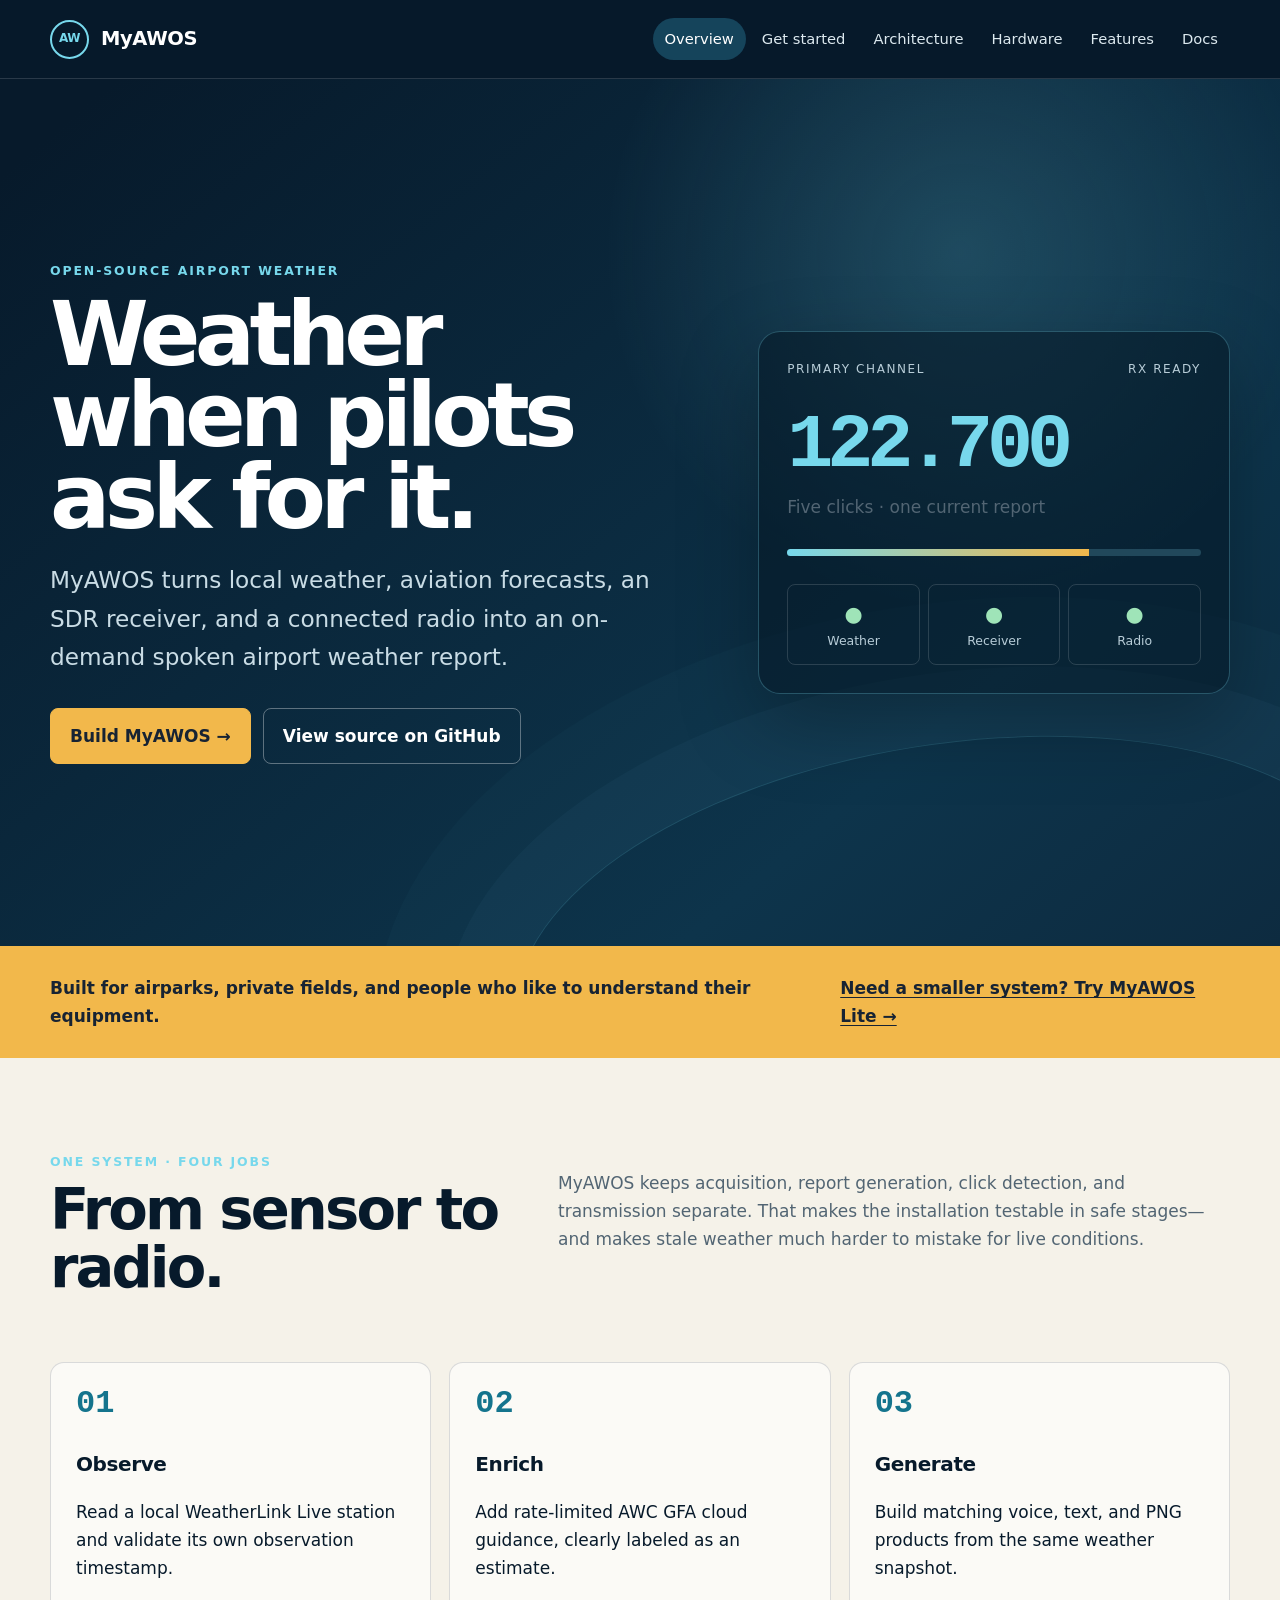
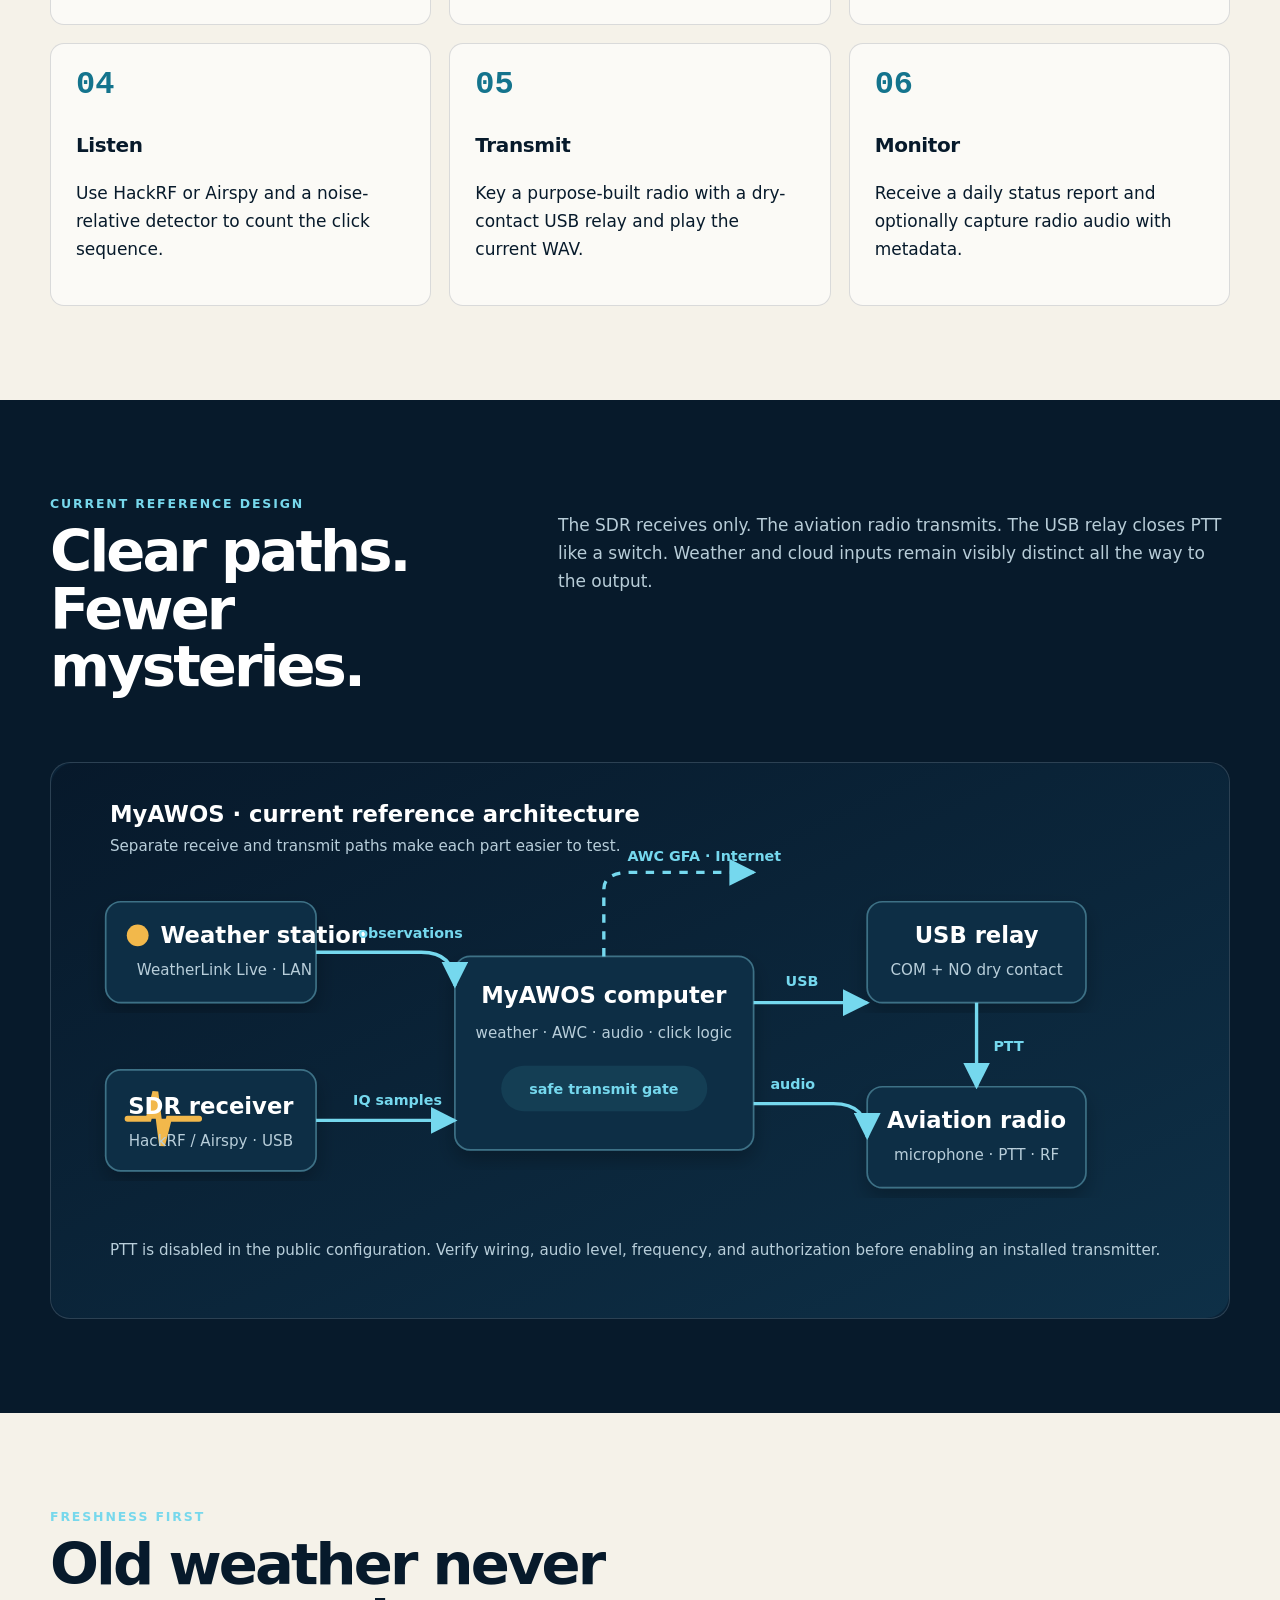
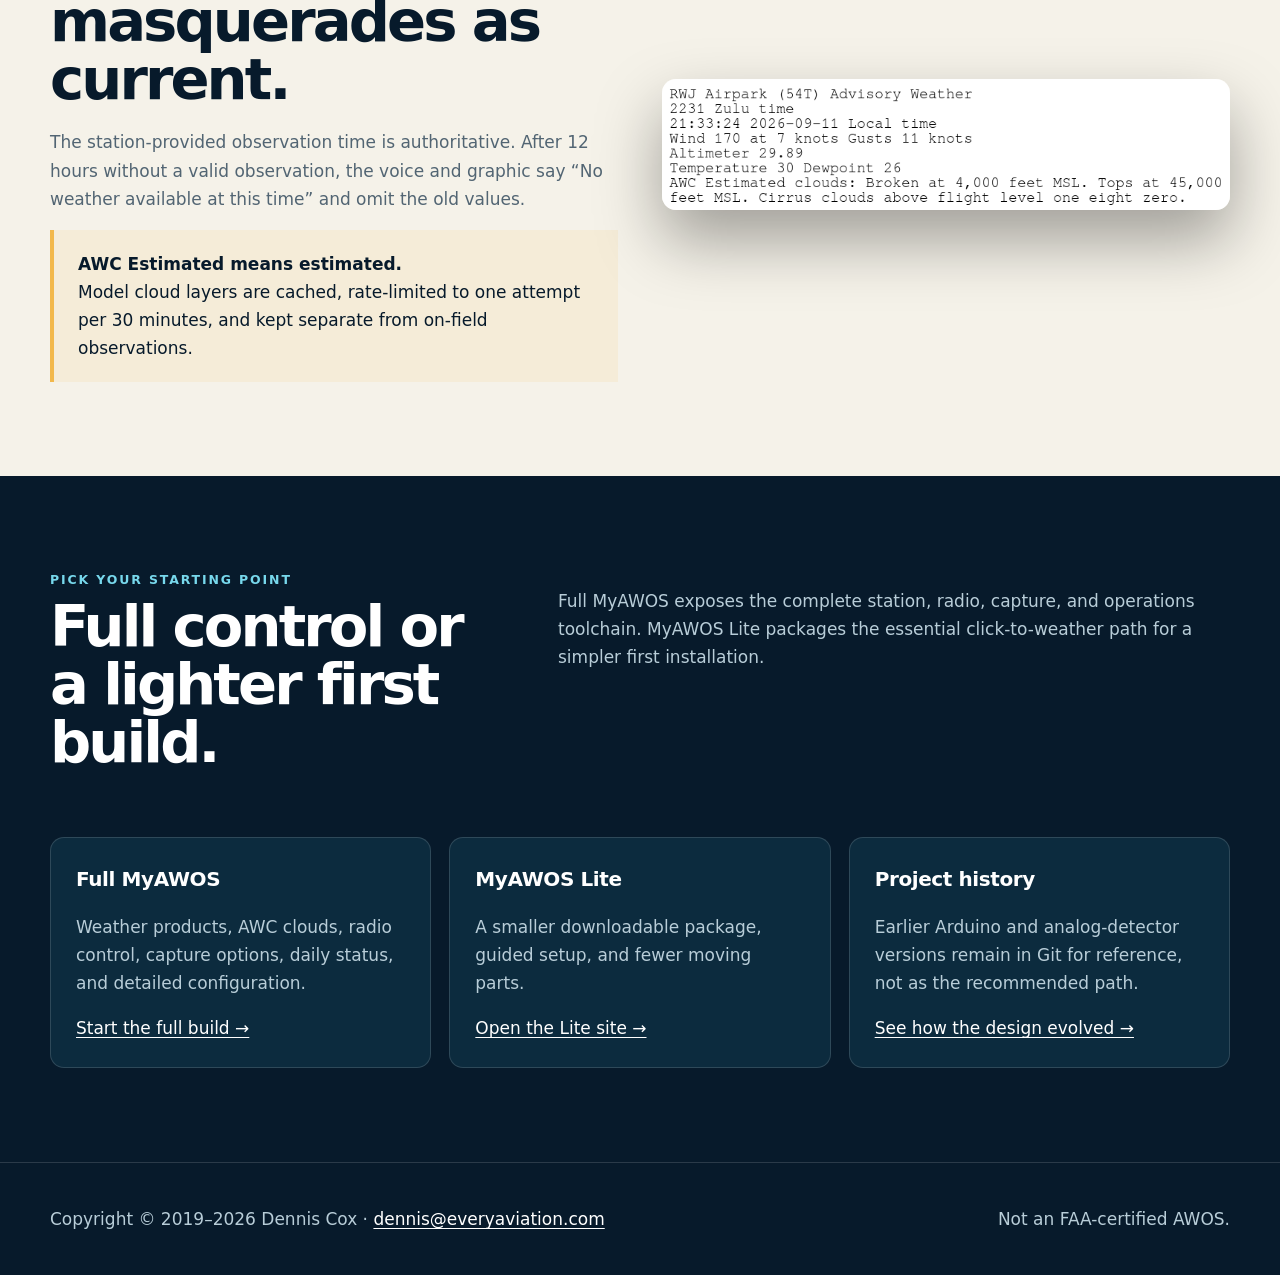
==== site/index.html @ d0aa9225 "Release current MyAWOS core and documentation site" ====
<!doctype html><html lang="en"><head><meta charset="utf-8"><meta name="viewport" content="width=device-width,initial-scale=1"><meta name="description" content="MyAWOS is an open-source radio weather information system for private airports and airparks."><title>MyAWOS · Airport weather, on demand</title><link rel="stylesheet" href="styles.css"></head><body>
<a class="skip" href="#main">Skip to content</a>
<header><div class="shell nav"><a class="brand" href="index.html"><span class="brand-mark">AW</span>MyAWOS</a><button class="menu" aria-expanded="false" aria-label="Open navigation">Menu</button><nav aria-label="Main navigation"><ul><li><a aria-current="page" href="index.html">Overview</a></li><li><a href="getting-started.html">Get started</a></li><li><a href="architecture.html">Architecture</a></li><li><a href="hardware.html">Hardware</a></li><li><a href="features.html">Features</a></li><li><a href="documentation.html">Docs</a></li></ul></nav></div></header>
<main id="main">
<section class="hero"><div class="shell hero-grid"><div><div class="eyebrow">Open-source airport weather</div><h1>Weather when pilots ask for it.</h1><p class="lede">MyAWOS turns local weather, aviation forecasts, an SDR receiver, and a connected radio into an on-demand spoken airport weather report.</p><div class="actions"><a class="button" href="getting-started.html">Build MyAWOS →</a><a class="button secondary" href="https://github.com/dennisjamescox/myawos">View source on GitHub</a></div></div><div class="instrument" aria-label="Illustrative radio display"><div class="instrument-head"><span>Primary channel</span><span>RX ready</span></div><div class="frequency">122.700</div><div class="muted">Five clicks · one current report</div><div class="meter"><span></span></div><div class="checks"><div class="check"><b>●</b>Weather</div><div class="check"><b>●</b>Receiver</div><div class="check"><b>●</b>Radio</div></div></div></div></section>
<div class="band"><div class="shell"><span>Built for airparks, private fields, and people who like to understand their equipment.</span><a href="https://dennisjamescox.github.io/myawos-lite/">Need a smaller system? Try MyAWOS Lite →</a></div></div>
<section class="light"><div class="shell"><div class="section-head"><div><div class="eyebrow">One system · four jobs</div><h2>From sensor to radio.</h2></div><p>MyAWOS keeps acquisition, report generation, click detection, and transmission separate. That makes the installation testable in safe stages—and makes stale weather much harder to mistake for live conditions.</p></div><div class="grid-3"><article class="card"><div class="number">01</div><h3>Observe</h3><p>Read a local WeatherLink Live station and validate its own observation timestamp.</p></article><article class="card"><div class="number">02</div><h3>Enrich</h3><p>Add rate-limited AWC GFA cloud guidance, clearly labeled as an estimate.</p></article><article class="card"><div class="number">03</div><h3>Generate</h3><p>Build matching voice, text, and PNG products from the same weather snapshot.</p></article><article class="card"><div class="number">04</div><h3>Listen</h3><p>Use HackRF or Airspy and a noise-relative detector to count the click sequence.</p></article><article class="card"><div class="number">05</div><h3>Transmit</h3><p>Key a purpose-built radio with a dry-contact USB relay and play the current WAV.</p></article><article class="card"><div class="number">06</div><h3>Monitor</h3><p>Receive a daily status report and optionally capture radio audio with metadata.</p></article></div></div></section>
<section class="dark"><div class="shell"><div class="section-head"><div><div class="eyebrow">Current reference design</div><h2>Clear paths. Fewer mysteries.</h2></div><p>The SDR receives only. The aviation radio transmits. The USB relay closes PTT like a switch. Weather and cloud inputs remain visibly distinct all the way to the output.</p></div><img class="flow" src="assets/current-wiring.svg" alt="Diagram of weather station and SDR feeding the MyAWOS computer, which controls USB relay PTT and audio to an aviation radio."></div></section>
<section class="light"><div class="shell split"><div><div class="eyebrow">Freshness first</div><h2>Old weather never masquerades as current.</h2><p class="muted">The station-provided observation time is authoritative. After 12 hours without a valid observation, the voice and graphic say “No weather available at this time” and omit the old values.</p><div class="notice"><strong>AWC Estimated means estimated.</strong><br>Model cloud layers are cached, rate-limited to one attempt per 30 minutes, and kept separate from on-field observations.</div></div><img class="output" src="assets/weather-output-example.png" alt="Example MyAWOS weather graphic with current conditions and AWC estimated cloud layers."></div></section>
<section class="dark"><div class="shell"><div class="section-head"><div><div class="eyebrow">Pick your starting point</div><h2>Full control or a lighter first build.</h2></div><p>Full MyAWOS exposes the complete station, radio, capture, and operations toolchain. MyAWOS Lite packages the essential click-to-weather path for a simpler first installation.</p></div><div class="grid-3"><article class="card"><h3>Full MyAWOS</h3><p class="muted">Weather products, AWC clouds, radio control, capture options, daily status, and detailed configuration.</p><a href="getting-started.html">Start the full build →</a></article><article class="card"><h3>MyAWOS Lite</h3><p class="muted">A smaller downloadable package, guided setup, and fewer moving parts.</p><a href="https://dennisjamescox.github.io/myawos-lite/">Open the Lite site →</a></article><article class="card"><h3>Project history</h3><p class="muted">Earlier Arduino and analog-detector versions remain in Git for reference, not as the recommended path.</p><a href="architecture.html">See how the design evolved →</a></article></div></div></section>
</main><footer><div class="shell footer-grid"><span>Copyright © 2019–<span data-year>2026</span> Dennis Cox · <a href="mailto:dennis@everyaviation.com">dennis@everyaviation.com</a></span><span>Not an FAA-certified AWOS.</span></div></footer><script src="site.js"></script></body></html>
---- site/styles.css ----
:root {
  --ink: #071a2b;
  --navy: #08253a;
  --panel: #10364c;
  --sky: #77d8ec;
  --amber: #f2b84b;
  --paper: #f5f2e9;
  --white: #fff;
  --muted: #b8cdd8;
  --line: rgba(255,255,255,.14);
  --max: 1180px;
}
* { box-sizing: border-box; }
html { scroll-behavior: smooth; }
body { margin: 0; background: var(--ink); color: var(--white); font: 17px/1.65 Inter, ui-sans-serif, system-ui, -apple-system, BlinkMacSystemFont, "Segoe UI", sans-serif; }
a { color: inherit; text-underline-offset: .2em; }
img { max-width: 100%; display: block; }
.skip { position: absolute; left: -999px; }
.skip:focus { left: 16px; top: 16px; z-index: 10; padding: 10px 14px; background: var(--amber); color: var(--ink); }
.shell { width: min(var(--max), calc(100% - 40px)); margin: auto; }
header { position: sticky; top: 0; z-index: 8; background: rgba(7,26,43,.92); backdrop-filter: blur(16px); border-bottom: 1px solid var(--line); }
.nav { min-height: 78px; display: flex; align-items: center; justify-content: space-between; gap: 24px; }
.brand { display: flex; align-items: center; gap: 12px; font-weight: 850; letter-spacing: -.02em; text-decoration: none; font-size: 1.22rem; }
.brand-mark { width: 39px; aspect-ratio: 1; display: grid; place-items: center; border: 2px solid var(--sky); border-radius: 50%; color: var(--sky); font-size: .75rem; }
nav ul { display: flex; flex-wrap: wrap; gap: 4px; list-style: none; margin: 0; padding: 0; }
nav a { display: block; padding: 9px 12px; border-radius: 999px; color: #dce9ef; text-decoration: none; font-size: .92rem; }
nav a:hover, nav a[aria-current="page"] { background: #15445b; color: #fff; }
.menu { display: none; border: 1px solid var(--line); color: #fff; background: transparent; border-radius: 8px; padding: 8px 11px; font: inherit; }
.hero { min-height: 670px; display: grid; align-items: center; position: relative; overflow: hidden; background: radial-gradient(circle at 75% 20%, rgba(119,216,236,.18), transparent 30%), linear-gradient(140deg,#071a2b 5%,#0d344b 74%,#0d2b40); }
.hero:after { content: ""; position: absolute; inset: auto -8% -220px 40%; height: 420px; border: 1px solid rgba(119,216,236,.18); border-radius: 50%; transform: rotate(-9deg); box-shadow: 0 0 0 70px rgba(119,216,236,.03),0 0 0 140px rgba(119,216,236,.02); }
.hero-grid { display: grid; grid-template-columns: 1.15fr .85fr; gap: 70px; align-items: center; padding: 88px 0; position: relative; z-index: 1; }
.eyebrow { color: var(--sky); text-transform: uppercase; letter-spacing: .15em; font-weight: 800; font-size: .78rem; }
h1 { margin: 12px 0 22px; font-size: clamp(3.3rem,7vw,6.9rem); line-height: .91; letter-spacing: -.065em; max-width: 800px; }
.lede { font-size: clamp(1.15rem,2vw,1.45rem); color: #c9dce5; max-width: 700px; }
.actions { display: flex; flex-wrap: wrap; gap: 12px; margin-top: 32px; }
.button { display: inline-flex; align-items: center; gap: 9px; padding: 13px 19px; border-radius: 8px; background: var(--amber); color: #172333; text-decoration: none; font-weight: 800; border: 1px solid var(--amber); }
.button.secondary { background: transparent; color: #fff; border-color: rgba(255,255,255,.34); }
.instrument { border: 1px solid rgba(119,216,236,.28); background: rgba(4,21,34,.54); border-radius: 22px; padding: 28px; box-shadow: 0 28px 80px rgba(0,0,0,.28); }
.instrument-head { display: flex; justify-content: space-between; color: var(--muted); text-transform: uppercase; letter-spacing: .13em; font-size: .75rem; }
.frequency { font: 750 clamp(3rem,6vw,5.4rem)/1 ui-monospace,SFMono-Regular,Menlo,monospace; letter-spacing: -.08em; margin: 28px 0 8px; color: var(--sky); }
.meter { height: 7px; border-radius: 10px; background: #21485b; overflow: hidden; margin: 28px 0; }
.meter span { display: block; width: 73%; height: 100%; background: linear-gradient(90deg,var(--sky),var(--amber)); }
.checks { display: grid; grid-template-columns: repeat(3,1fr); gap: 8px; }
.check { padding: 12px 8px; border: 1px solid var(--line); border-radius: 8px; text-align: center; font-size: .78rem; color: var(--muted); }
.check b { color: #9fe4b8; display: block; font-size: 1.3rem; }
section { padding: 94px 0; }
.light { background: var(--paper); color: var(--ink); }
.section-head { display: grid; grid-template-columns: .8fr 1.2fr; gap: 60px; margin-bottom: 46px; }
h2 { font-size: clamp(2.2rem,4.5vw,4.2rem); letter-spacing: -.05em; line-height: 1; margin: 8px 0 20px; }
h3 { margin: 0 0 12px; font-size: 1.25rem; letter-spacing: -.02em; }
.section-head p, .muted { color: #526573; }
.dark .section-head p, .dark .muted { color: var(--muted); }
.grid-3 { display: grid; grid-template-columns: repeat(3,1fr); gap: 18px; }
.card { border: 1px solid rgba(7,26,43,.14); border-radius: 14px; padding: 25px; background: rgba(255,255,255,.6); }
.dark .card { background: #0c2b3e; border-color: var(--line); }
.number { color: #14748d; font: 800 2rem/1 ui-monospace,monospace; margin-bottom: 28px; }
.dark .number { color: var(--sky); }
.band { padding: 28px 0; background: var(--amber); color: #172333; font-weight: 750; }
.band .shell { display: flex; gap: 28px; justify-content: space-between; align-items: center; }
.flow { width: 100%; border-radius: 20px; border: 1px solid var(--line); background: #092237; }
.feature-list { display: grid; grid-template-columns: repeat(2,1fr); gap: 1px; background: rgba(7,26,43,.16); border: 1px solid rgba(7,26,43,.16); }
.feature { background: var(--paper); padding: 30px; }
.feature small { text-transform: uppercase; color: #14748d; letter-spacing: .12em; font-weight: 850; }
.feature p { color: #526573; margin-bottom: 0; }
.split { display: grid; grid-template-columns: 1fr 1fr; gap: 44px; align-items: center; }
.output { border-radius: 14px; box-shadow: 0 30px 65px rgba(0,0,0,.35); }
.notice { border-left: 4px solid var(--amber); padding: 20px 24px; background: rgba(242,184,75,.1); }
.page-hero { padding: 100px 0 68px; background: radial-gradient(circle at 80% 0,rgba(119,216,236,.17),transparent 30%),#09253a; }
.page-hero h1 { font-size: clamp(3rem,6vw,5.8rem); max-width: 1000px; }
.content { background: var(--paper); color: var(--ink); }
.content .shell { max-width: 980px; }
.prose h2 { font-size: 2.25rem; margin-top: 68px; }
.prose h3 { margin-top: 34px; }
.prose p,.prose li { color: #3f5260; }
.prose code { background: #e5e2d8; padding: 2px 5px; border-radius: 4px; }
pre { overflow-x: auto; background: #071a2b; color: #dcebf0; padding: 22px; border-radius: 12px; font-size: .9rem; }
table { border-collapse: collapse; width: 100%; margin: 28px 0; }
th,td { text-align: left; vertical-align: top; padding: 13px; border-bottom: 1px solid #cbd0ce; }
th { color: #123e53; }
.steps { counter-reset: steps; display: grid; gap: 14px; }
.step { display: grid; grid-template-columns: 64px 1fr; gap: 18px; padding: 24px; border: 1px solid #d7d6cf; border-radius: 12px; background: white; }
.step:before { counter-increment: steps; content: counter(steps,decimal-leading-zero); color: #14748d; font: 850 1.6rem ui-monospace,monospace; }
.link-grid { display: grid; grid-template-columns: repeat(3,1fr); gap: 14px; }
.doc-link { display: block; min-height: 160px; padding: 22px; border: 1px solid #d3d4ce; border-radius: 12px; text-decoration: none; background: white; }
.doc-link:hover { border-color: #14748d; transform: translateY(-2px); }
.doc-link b { display: block; font-size: 1.1rem; margin-bottom: 8px; color: #123e53; }
footer { padding: 42px 0; color: var(--muted); border-top: 1px solid var(--line); }
.footer-grid { display: flex; justify-content: space-between; gap: 24px; align-items: center; }
footer a { color: #fff; }
@media (max-width: 850px) {
  .menu { display: block; }
  nav { display: none; position: absolute; left: 20px; right: 20px; top: 70px; background: #0c2b3e; padding: 12px; border-radius: 12px; box-shadow: 0 18px 50px rgba(0,0,0,.35); }
  nav.open { display: block; }
  nav ul { display: grid; }
  .hero-grid,.section-head,.split { grid-template-columns: 1fr; }
  .hero { min-height: auto; }
  .grid-3,.link-grid { grid-template-columns: 1fr; }
  .feature-list { grid-template-columns: 1fr; }
  .instrument { max-width: 560px; }
}
@media (max-width: 560px) {
  .shell { width: min(100% - 26px,var(--max)); }
  h1 { font-size: 3.25rem; }
  section { padding: 66px 0; }
  .checks { grid-template-columns: 1fr; }
  .band .shell,.footer-grid { display: grid; }
  .step { grid-template-columns: 1fr; }
}
@media (prefers-reduced-motion: reduce) { html { scroll-behavior: auto; } * { transition: none !important; } }
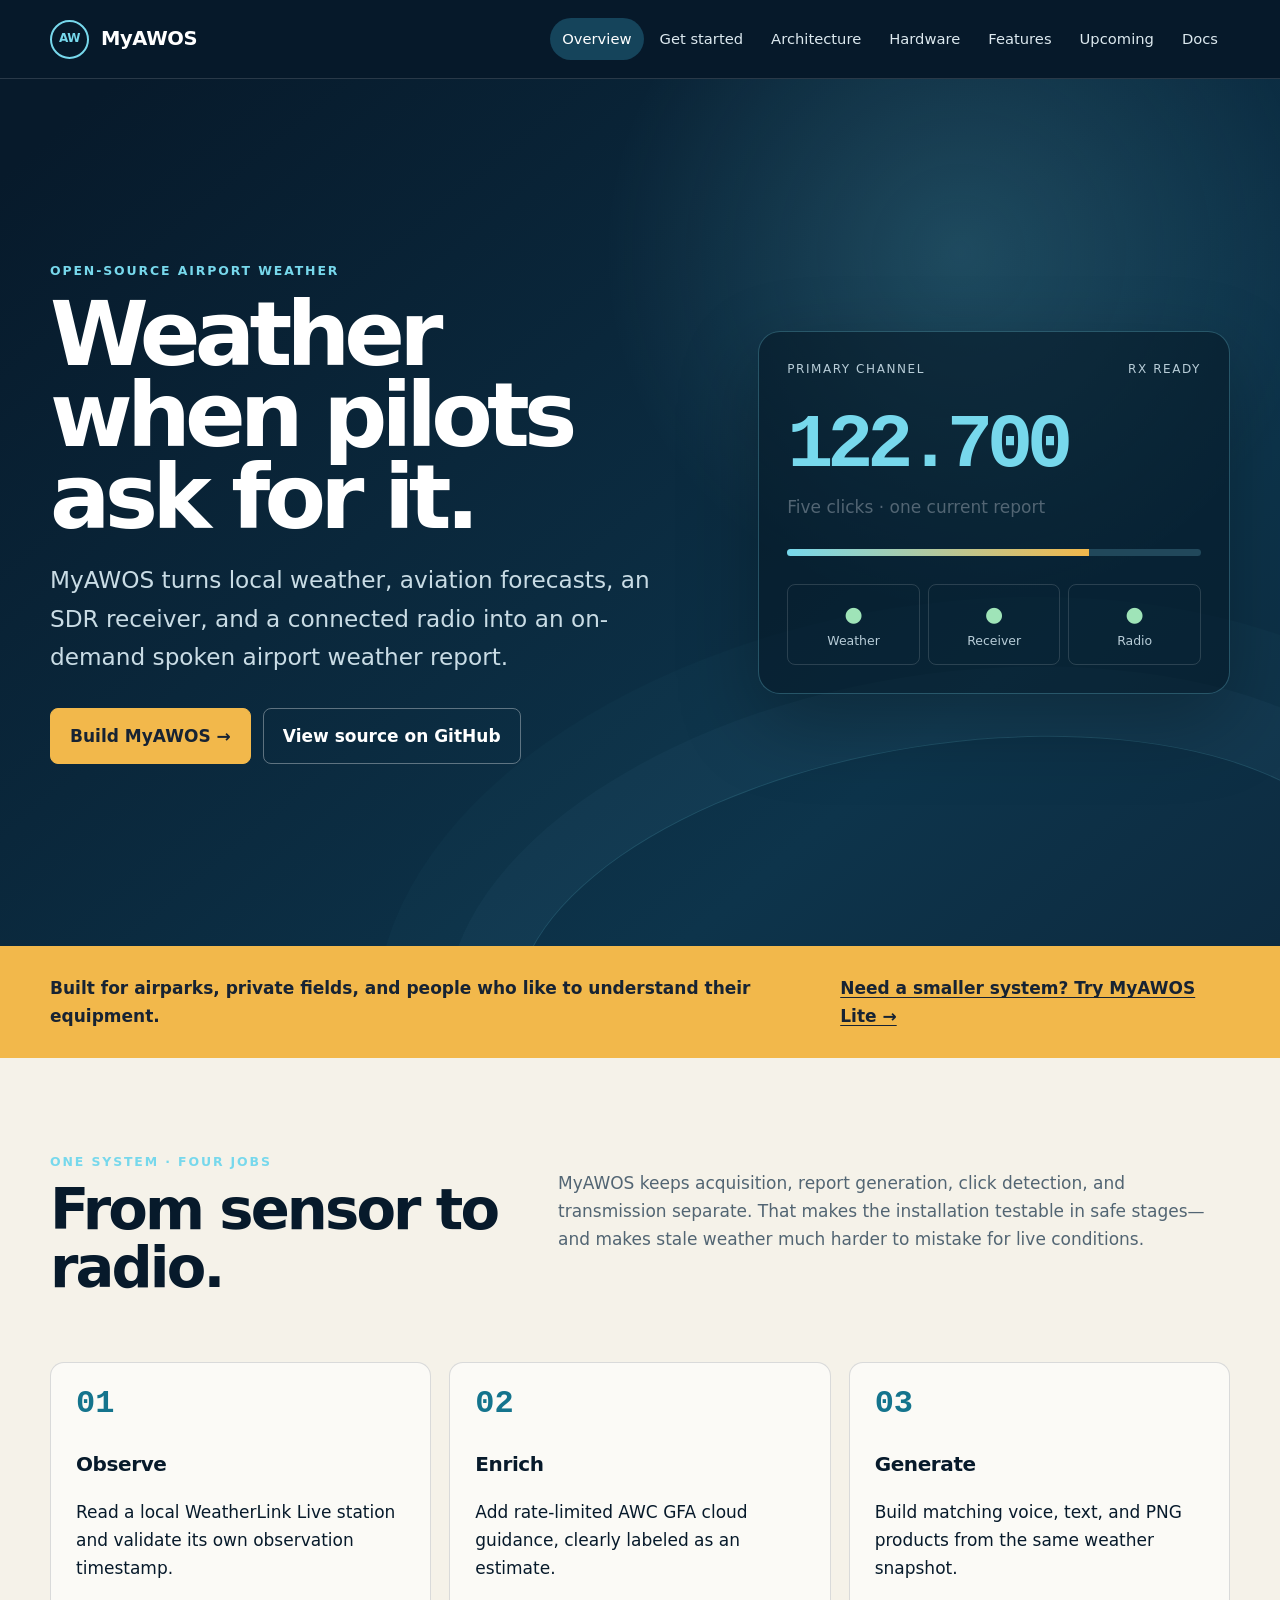
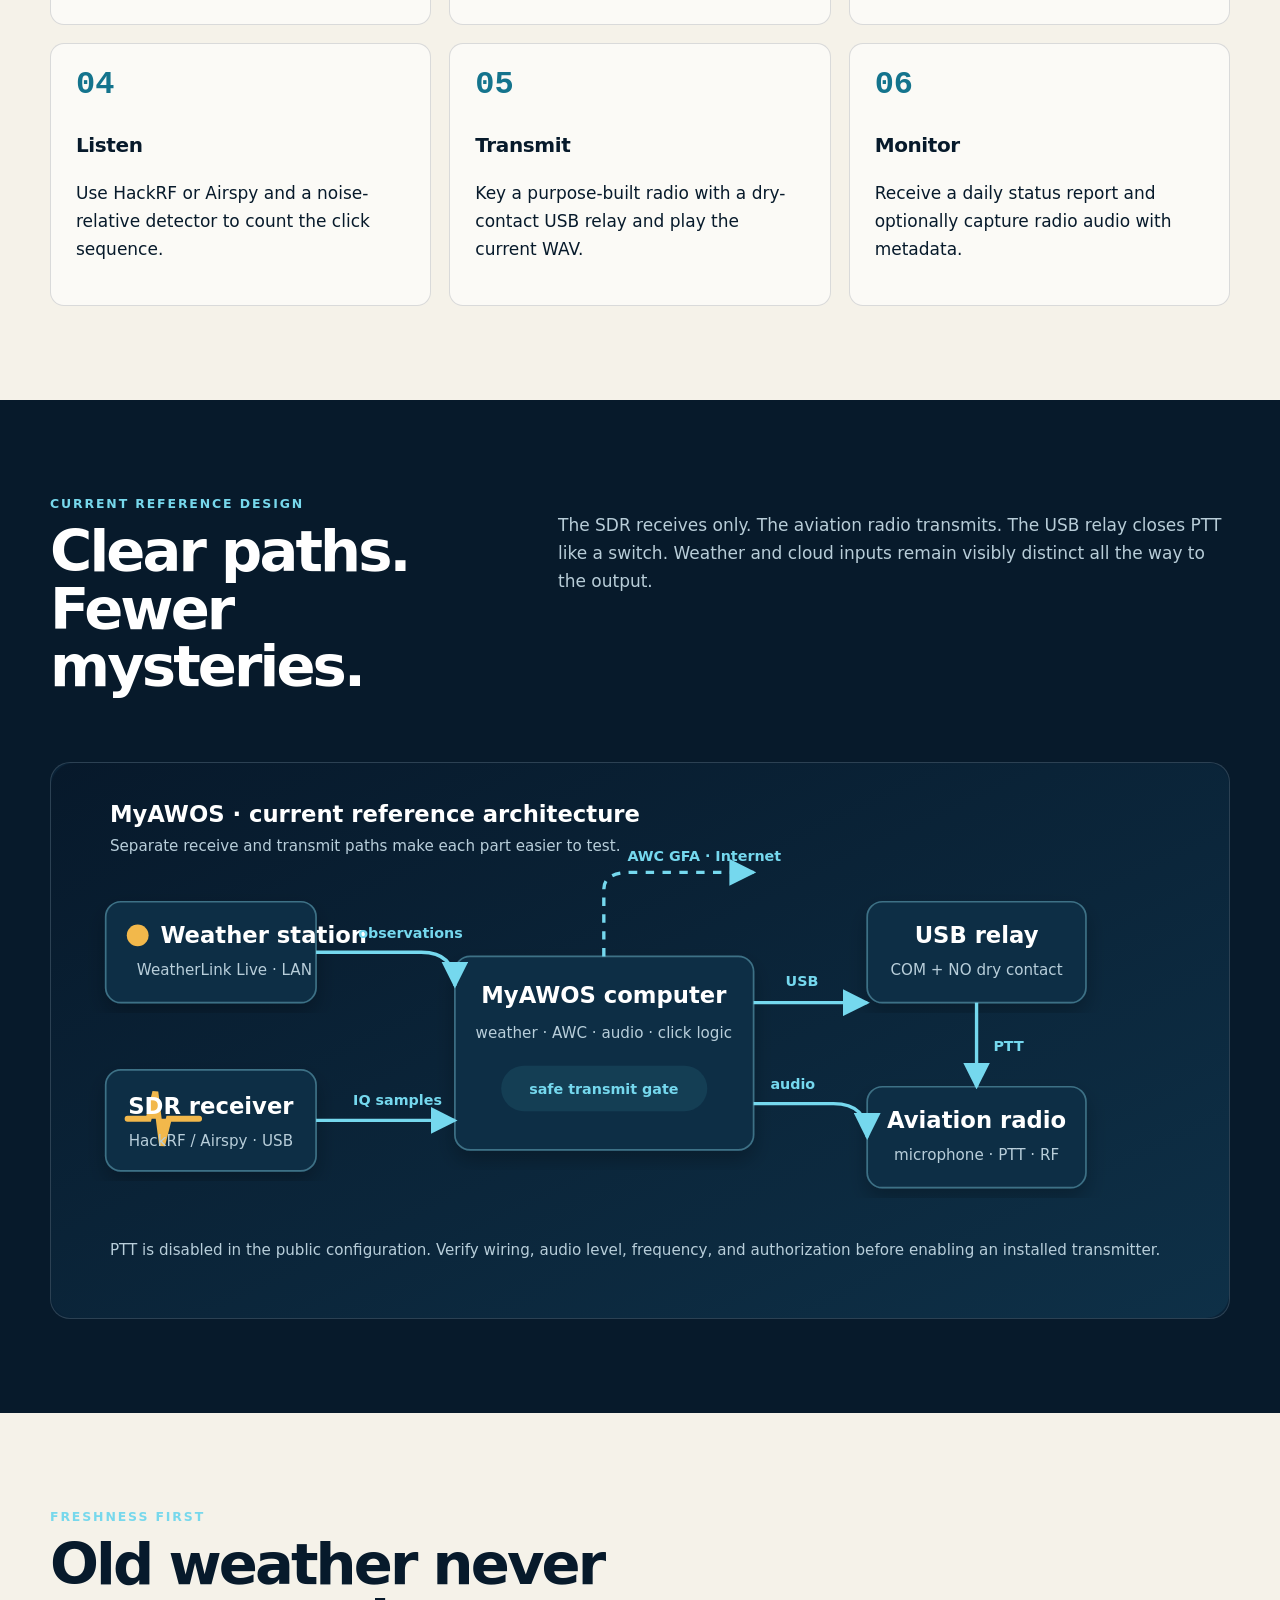
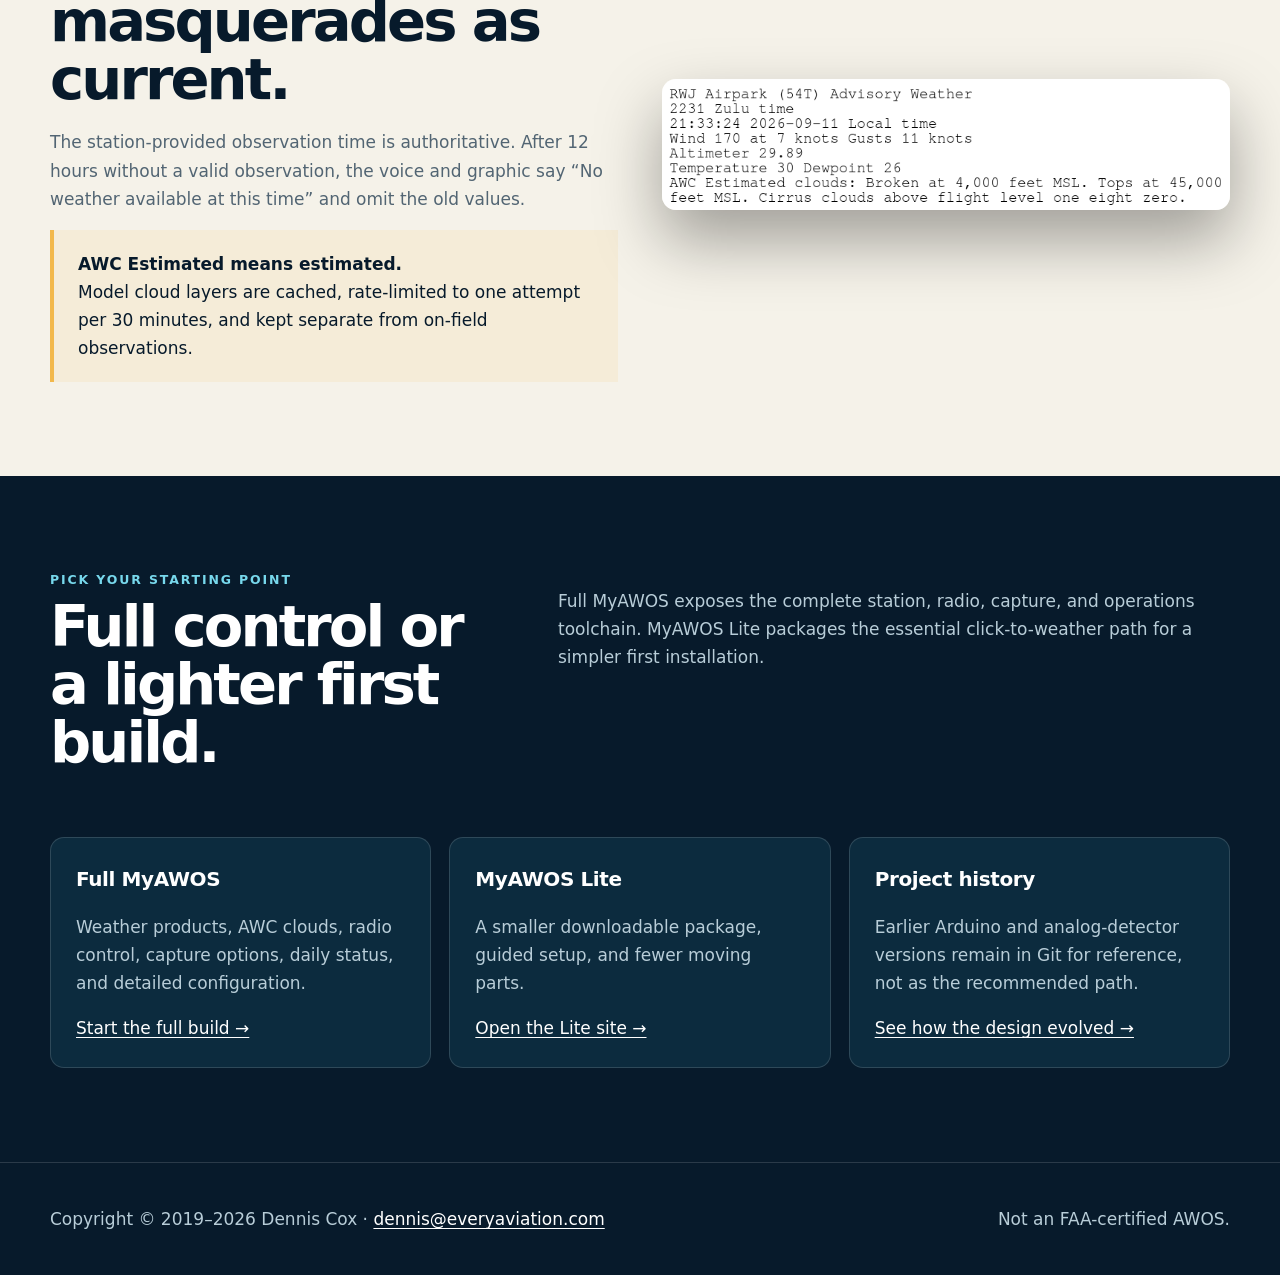
==== commit e1835a27: "Add upcoming local operations showcase" ====
--- a/site/index.html
+++ b/site/index.html
@@ -1,6 +1,6 @@
-<!doctype html><html lang="en"><head><meta charset="utf-8"><meta name="viewport" content="width=device-width,initial-scale=1"><meta name="description" content="MyAWOS is an open-source radio weather information system for private airports and airparks."><title>MyAWOS · Airport weather, on demand</title><link rel="stylesheet" href="styles.css"></head><body>
+<!doctype html><html lang="en"><head><meta charset="utf-8"><meta name="viewport" content="width=device-width,initial-scale=1"><meta name="description" content="MyAWOS is an open-source radio weather information system for private airports and airparks."><title>MyAWOS · Airport weather, on demand</title><link rel="stylesheet" href="styles.css?v=20261016-3"></head><body>
 <a class="skip" href="#main">Skip to content</a>
-<header><div class="shell nav"><a class="brand" href="index.html"><span class="brand-mark">AW</span>MyAWOS</a><button class="menu" aria-expanded="false" aria-label="Open navigation">Menu</button><nav aria-label="Main navigation"><ul><li><a aria-current="page" href="index.html">Overview</a></li><li><a href="getting-started.html">Get started</a></li><li><a href="architecture.html">Architecture</a></li><li><a href="hardware.html">Hardware</a></li><li><a href="features.html">Features</a></li><li><a href="documentation.html">Docs</a></li></ul></nav></div></header>
+<header><div class="shell nav"><a class="brand" href="index.html"><span class="brand-mark">AW</span>MyAWOS</a><button class="menu" aria-expanded="false" aria-label="Open navigation">Menu</button><nav aria-label="Main navigation"><ul><li><a aria-current="page" href="index.html">Overview</a></li><li><a href="getting-started.html">Get started</a></li><li><a href="architecture.html">Architecture</a></li><li><a href="hardware.html">Hardware</a></li><li><a href="features.html">Features</a></li><li><a href="upcoming.html">Upcoming</a></li><li><a href="documentation.html">Docs</a></li></ul></nav></div></header>
 <main id="main">
 <section class="hero"><div class="shell hero-grid"><div><div class="eyebrow">Open-source airport weather</div><h1>Weather when pilots ask for it.</h1><p class="lede">MyAWOS turns local weather, aviation forecasts, an SDR receiver, and a connected radio into an on-demand spoken airport weather report.</p><div class="actions"><a class="button" href="getting-started.html">Build MyAWOS →</a><a class="button secondary" href="https://github.com/dennisjamescox/myawos">View source on GitHub</a></div></div><div class="instrument" aria-label="Illustrative radio display"><div class="instrument-head"><span>Primary channel</span><span>RX ready</span></div><div class="frequency">122.700</div><div class="muted">Five clicks · one current report</div><div class="meter"><span></span></div><div class="checks"><div class="check"><b>●</b>Weather</div><div class="check"><b>●</b>Receiver</div><div class="check"><b>●</b>Radio</div></div></div></div></section>
 <div class="band"><div class="shell"><span>Built for airparks, private fields, and people who like to understand their equipment.</span><a href="https://dennisjamescox.github.io/myawos-lite/">Need a smaller system? Try MyAWOS Lite →</a></div></div>
--- a/site/styles.css
+++ b/site/styles.css
@@ -74,6 +74,7 @@
 .prose p,.prose li { color: #3f5260; }
 .prose code { background: #e5e2d8; padding: 2px 5px; border-radius: 4px; }
 pre { overflow-x: auto; background: #071a2b; color: #dcebf0; padding: 22px; border-radius: 12px; font-size: .9rem; }
+.prose pre code, pre code { background: transparent; color: inherit; padding: 0; border-radius: 0; }
 table { border-collapse: collapse; width: 100%; margin: 28px 0; }
 th,td { text-align: left; vertical-align: top; padding: 13px; border-bottom: 1px solid #cbd0ce; }
 th { color: #123e53; }
@@ -87,6 +88,79 @@
 footer { padding: 42px 0; color: var(--muted); border-top: 1px solid var(--line); }
 .footer-grid { display: flex; justify-content: space-between; gap: 24px; align-items: center; }
 footer a { color: #fff; }
+
+/* Upcoming local operations showcase */
+.upcoming-page { background: #061725; }
+.upcoming-hero { padding: 104px 0 0; overflow: hidden; background: radial-gradient(circle at 78% 12%,rgba(119,216,236,.2),transparent 31%),linear-gradient(145deg,#061725 8%,#0b3349 72%,#092437); }
+.upcoming-hero-copy { text-align: center; display: grid; justify-items: center; }
+.upcoming-hero h1 { max-width: 1050px; }
+.upcoming-hero .lede { max-width: 850px; }
+.capture-note { display: flex; align-items: center; gap: 10px; margin: 30px 0 40px; color: #bcd0da; font-size: .88rem; }
+.capture-note span { width: 9px; height: 9px; border-radius: 50%; background: #69d28b; box-shadow: 0 0 0 5px rgba(105,210,139,.12); }
+.hero-screenshot-wrap { position: relative; margin-bottom: -95px; }
+.hero-screenshot-wrap img,.showcase-frame { border: 1px solid rgba(119,216,236,.25); border-radius: 18px; box-shadow: 0 34px 95px rgba(0,0,0,.42); }
+.hero-screenshot-wrap img { width: 100%; background: #071a2b; }
+.screenshot-key { position: absolute; left: 22px; right: 22px; bottom: 18px; display: flex; gap: 8px; flex-wrap: wrap; }
+.screenshot-key span { padding: 5px 9px; color: #eaf6f8; background: rgba(7,26,43,.88); border: 1px solid rgba(255,255,255,.22); border-radius: 999px; font-size: .67rem; font-weight: 850; letter-spacing: .1em; }
+.upcoming-intro { padding-top: 190px; background: var(--paper); color: var(--ink); }
+.statement-grid { display: grid; grid-template-columns: .85fr 1.15fr; gap: 70px; align-items: start; }
+.statement-grid p { margin-top: 0; color: #455b68; font-size: 1.08rem; }
+.system-flow { margin-top: 55px; display: grid; grid-template-columns: 1fr .82fr 1fr; gap: 20px; align-items: stretch; }
+.flow-column { display: grid; gap: 9px; }
+.flow-column span { padding: 13px 16px; background: #fff; border: 1px solid #d7d8d2; border-radius: 9px; color: #294655; font-size: .9rem; font-weight: 730; }
+.flow-core { min-height: 100%; padding: 30px 20px; display: grid; place-content: center; text-align: center; background: var(--navy); color: #fff; border-radius: 15px; box-shadow: inset 0 0 0 1px rgba(119,216,236,.2); }
+.flow-core strong { font-size: 2rem; letter-spacing: -.04em; color: var(--sky); }
+.flow-core span,.flow-core small { display: block; }
+.flow-core span { font-weight: 750; }
+.flow-core small { color: var(--muted); }
+.showcase-section { background: var(--paper); color: var(--ink); }
+.showcase-heading { display: grid; grid-template-columns: 1.12fr .88fr; gap: 70px; align-items: end; margin-bottom: 40px; }
+.showcase-heading p { color: #4b606c; margin: 0 0 20px; font-size: 1.06rem; }
+.showcase-frame { margin: 0; overflow: hidden; background: #fff; border-color: rgba(7,26,43,.17); }
+.showcase-frame img { width: 100%; }
+.showcase-frame figcaption { padding: 15px 18px; color: #526673; background: #fff; border-top: 1px solid #e0e2de; font-size: .84rem; }
+.feature-points,.registry-points { display: grid; grid-template-columns: repeat(3,1fr); gap: 18px; margin-top: 24px; }
+.feature-points article,.registry-points article,.release-list article { padding: 24px; border: 1px solid #d8d9d3; border-radius: 12px; background: rgba(255,255,255,.64); }
+.feature-points b,.registry-points b,.release-list b { display: block; margin-bottom: 7px; color: #123e53; }
+.feature-points span,.registry-points span,.release-list span { color: #536874; font-size: .92rem; }
+.dark-section { background: #082337; color: #fff; }
+.dark-section .showcase-heading p { color: var(--muted); }
+.dark-frame { border-color: rgba(119,216,236,.22); }
+.dark-points article,.dark-section .release-list article { background: #0d3045; border-color: var(--line); }
+.dark-points b,.dark-section .release-list b { color: #fff; }
+.dark-points span,.dark-section .release-list span { color: var(--muted); }
+.radio-story { display: grid; grid-template-columns: .9fr 1.1fr; gap: 75px; align-items: center; }
+.radio-frequency { min-height: 380px; padding: 50px; display: grid; align-content: center; background: linear-gradient(145deg,#071a2b,#103b52); color: #fff; border: 1px solid rgba(119,216,236,.22); border-radius: 20px; box-shadow: 0 28px 75px rgba(7,26,43,.23); }
+.radio-frequency > span { color: var(--muted); font-size: .73rem; font-weight: 850; letter-spacing: .17em; }
+.radio-frequency strong { margin: 14px 0 30px; color: var(--sky); font: 790 clamp(3.2rem,6vw,5.5rem)/1 ui-monospace,SFMono-Regular,Menlo,monospace; letter-spacing: -.07em; }
+.radio-wave { height: 68px; display: flex; gap: 8px; align-items: center; }
+.radio-wave i { flex: 1; height: 20%; background: var(--amber); border-radius: 3px; }
+.radio-wave i:nth-child(2),.radio-wave i:nth-child(10) { height: 42%; }
+.radio-wave i:nth-child(3),.radio-wave i:nth-child(8) { height: 75%; }
+.radio-wave i:nth-child(4),.radio-wave i:nth-child(7) { height: 48%; }
+.radio-wave i:nth-child(5) { height: 92%; }
+.radio-wave i:nth-child(6) { height: 65%; }
+.radio-wave i:nth-child(9) { height: 35%; }
+.radio-copy p { color: #4a606d; font-size: 1.06rem; }
+.honesty-note { margin-top: 26px; padding: 18px 20px; border-left: 4px solid var(--amber); background: #e9e5d9; color: #3d5360; font-size: .9rem; }
+.registry-showcase { background: #e8e6dd; }
+.registry-grid { display: grid; grid-template-columns: 1fr 1fr; gap: 22px; align-items: start; }
+.registry-grid .showcase-frame { border-radius: 14px; box-shadow: 0 20px 55px rgba(7,26,43,.16); }
+.archive-grid { display: grid; grid-template-columns: 1.35fr .65fr; gap: 26px; align-items: start; }
+.release-list { display: grid; gap: 13px; }
+.release-list article { padding: 20px; }
+.release-section { background: var(--amber); color: #172333; }
+.release-grid { display: grid; grid-template-columns: 1fr 1fr; gap: 78px; align-items: start; }
+.release-section .eyebrow { color: #285064; }
+.release-section p { color: #344b58; }
+.release-section ol { list-style: none; margin: 0; padding: 0; counter-reset: release; display: grid; gap: 14px; }
+.release-section li { counter-increment: release; display: grid; grid-template-columns: 48px 1fr; column-gap: 12px; padding: 20px; background: rgba(255,255,255,.35); border: 1px solid rgba(7,26,43,.14); border-radius: 12px; }
+.release-section li:before { content: counter(release,decimal-leading-zero); grid-row: 1 / 3; color: #245268; font: 850 1.3rem ui-monospace,monospace; }
+.release-section li b,.release-section li span { grid-column: 2; }
+.release-section li span { color: #415663; font-size: .9rem; }
+.upcoming-cta { background: radial-gradient(circle at 80% 10%,rgba(119,216,236,.18),transparent 34%),#071a2b; }
+.upcoming-cta .shell { display: flex; justify-content: space-between; align-items: end; gap: 50px; }
+.upcoming-cta h2 { max-width: 700px; margin-bottom: 0; }
 @media (max-width: 850px) {
   .menu { display: block; }
   nav { display: none; position: absolute; left: 20px; right: 20px; top: 70px; background: #0c2b3e; padding: 12px; border-radius: 12px; box-shadow: 0 18px 50px rgba(0,0,0,.35); }
@@ -97,6 +171,12 @@
   .grid-3,.link-grid { grid-template-columns: 1fr; }
   .feature-list { grid-template-columns: 1fr; }
   .instrument { max-width: 560px; }
+  .statement-grid,.showcase-heading,.radio-story,.registry-grid,.archive-grid,.release-grid { grid-template-columns: 1fr; gap: 30px; }
+  .system-flow { grid-template-columns: 1fr; }
+  .feature-points,.registry-points { grid-template-columns: 1fr; }
+  .upcoming-cta .shell { display: grid; align-items: start; }
+  .upcoming-hero { padding-top: 76px; }
+  .upcoming-intro { padding-top: 145px; }
 }
 @media (max-width: 560px) {
   .shell { width: min(100% - 26px,var(--max)); }
@@ -105,5 +185,10 @@
   .checks { grid-template-columns: 1fr; }
   .band .shell,.footer-grid { display: grid; }
   .step { grid-template-columns: 1fr; }
+  .capture-note { align-items: flex-start; text-align: left; }
+  .hero-screenshot-wrap { margin-bottom: -52px; }
+  .upcoming-intro { padding-top: 110px; }
+  .screenshot-key { display: none; }
+  .radio-frequency { min-height: 300px; padding: 28px; }
 }
 @media (prefers-reduced-motion: reduce) { html { scroll-behavior: auto; } * { transition: none !important; } }
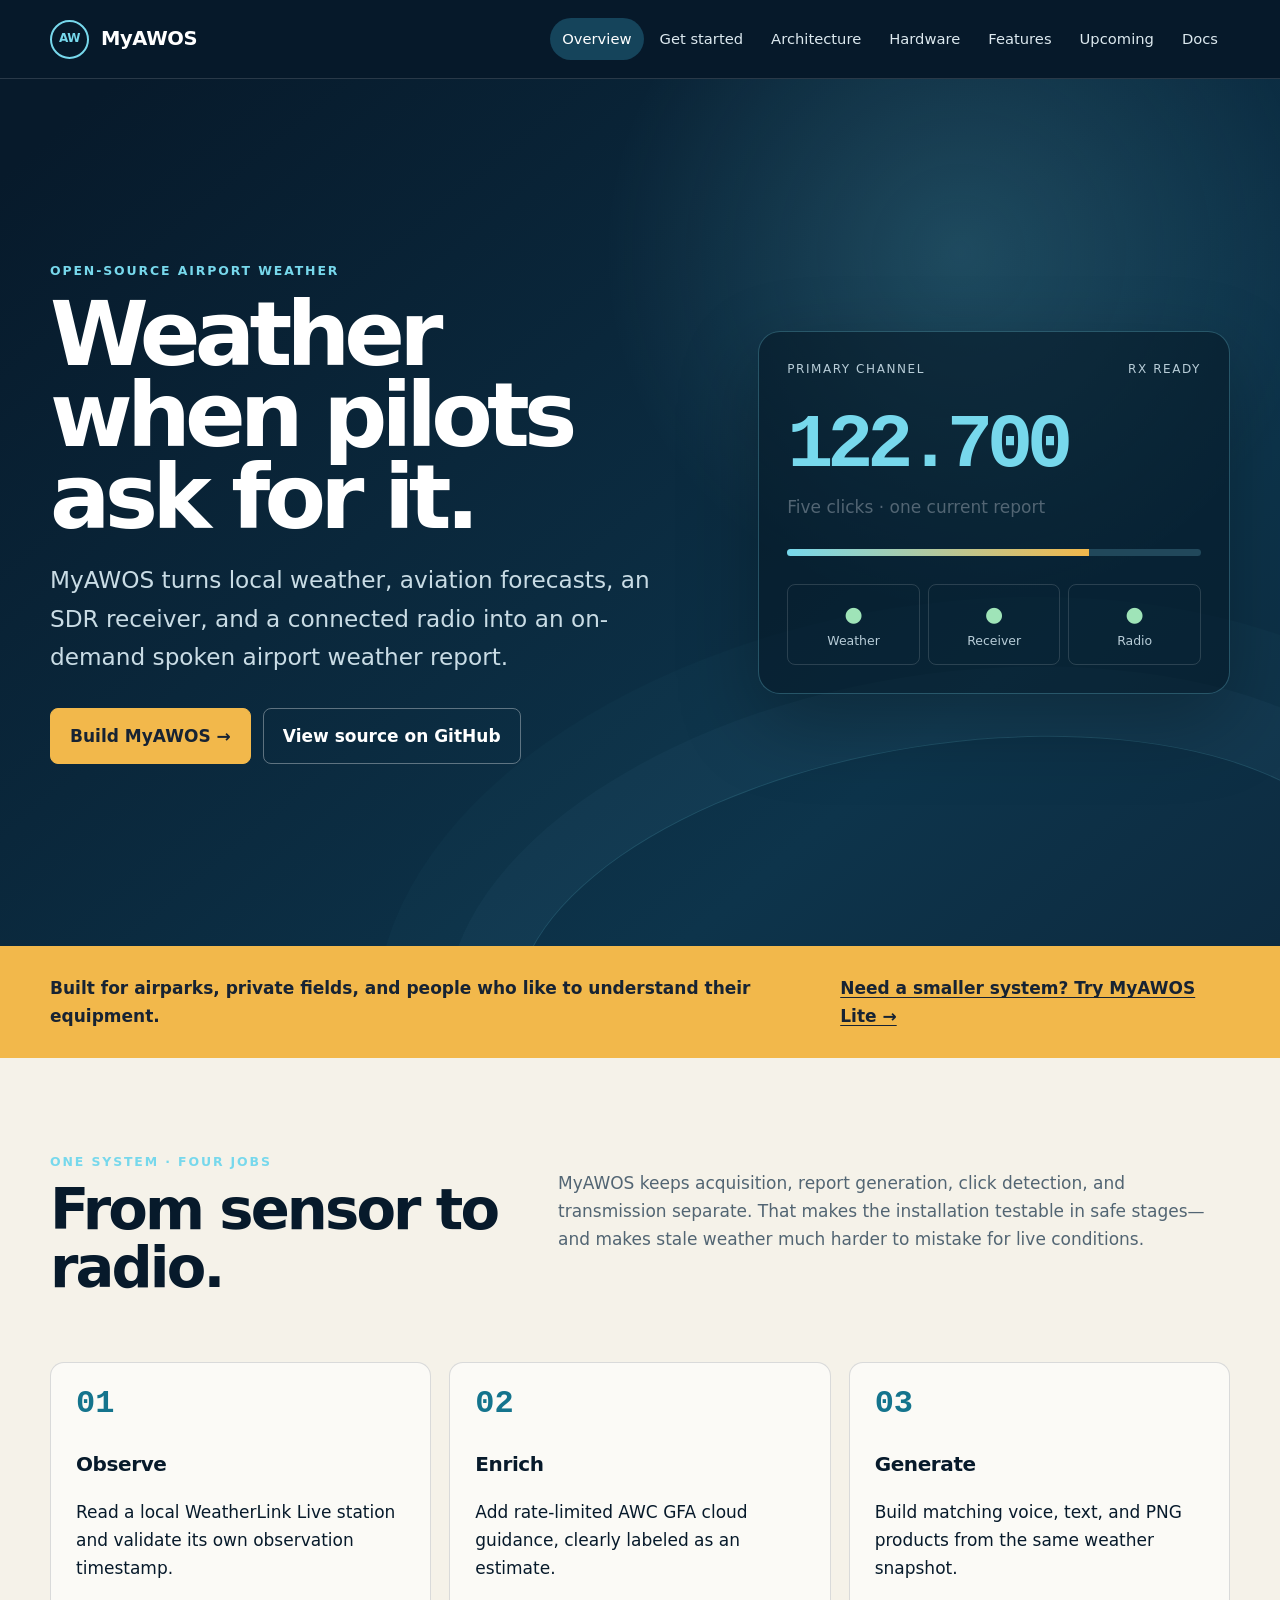
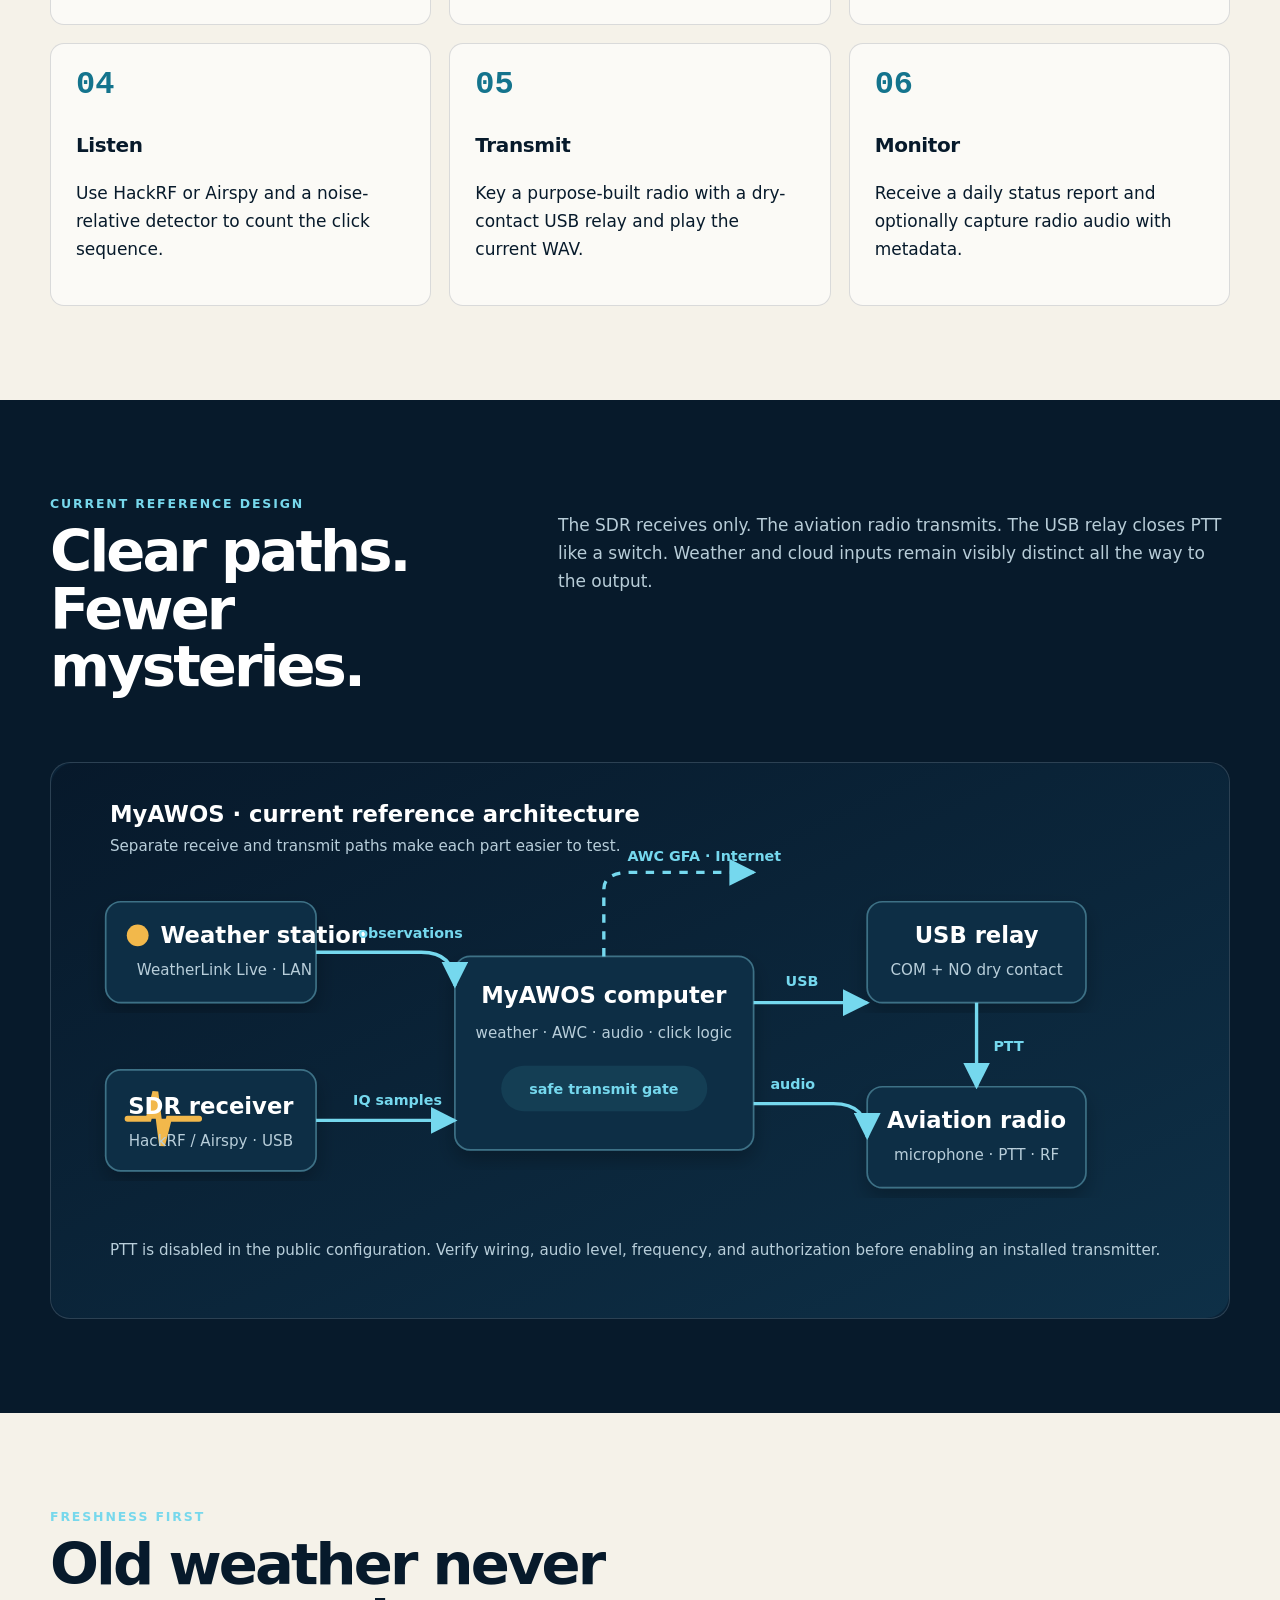
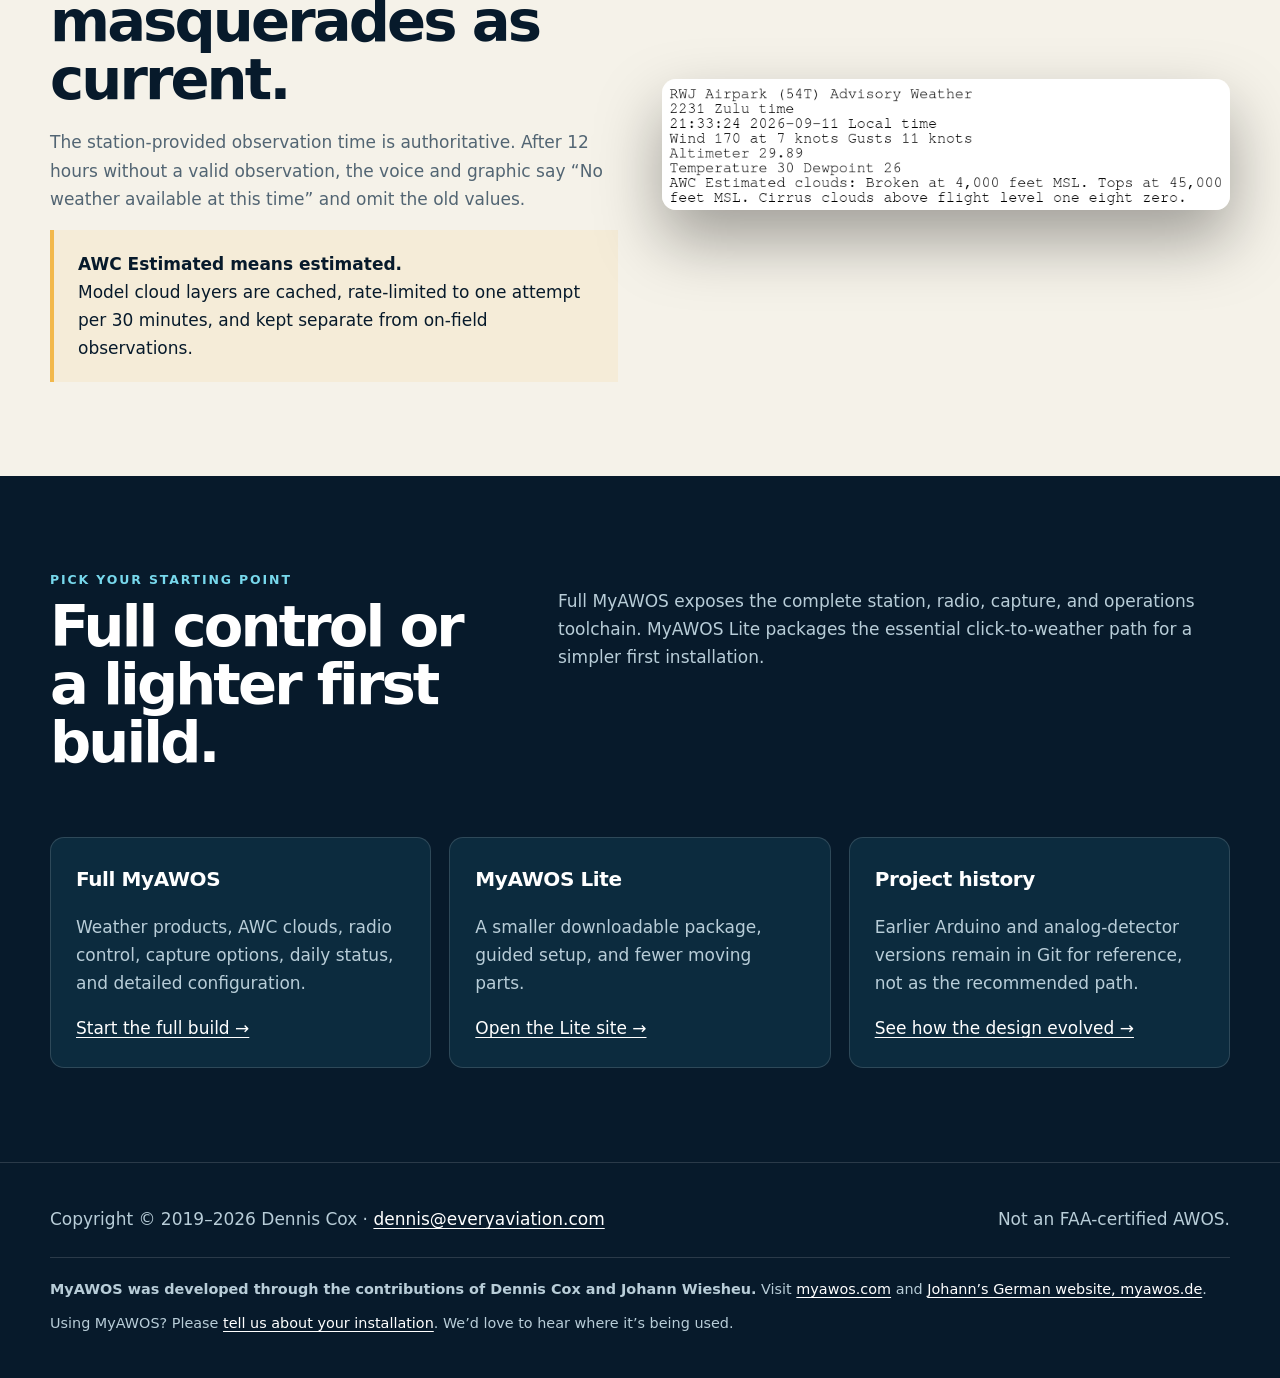
==== commit ec5f2bf2: "Add contributor credits and German website link to every page" ====
--- a/site/index.html
+++ b/site/index.html
@@ -1,4 +1,4 @@
-<!doctype html><html lang="en"><head><meta charset="utf-8"><meta name="viewport" content="width=device-width,initial-scale=1"><meta name="description" content="MyAWOS is an open-source radio weather information system for private airports and airparks."><title>MyAWOS · Airport weather, on demand</title><link rel="stylesheet" href="styles.css?v=20261016-3"></head><body>
+<!doctype html><html lang="en"><head><meta charset="utf-8"><meta name="viewport" content="width=device-width,initial-scale=1"><meta name="description" content="MyAWOS is an open-source radio weather information system for private airports and airparks."><title>MyAWOS · Airport weather, on demand</title><link rel="stylesheet" href="styles.css?v=20261107-1"></head><body>
 <a class="skip" href="#main">Skip to content</a>
 <header><div class="shell nav"><a class="brand" href="index.html"><span class="brand-mark">AW</span>MyAWOS</a><button class="menu" aria-expanded="false" aria-label="Open navigation">Menu</button><nav aria-label="Main navigation"><ul><li><a aria-current="page" href="index.html">Overview</a></li><li><a href="getting-started.html">Get started</a></li><li><a href="architecture.html">Architecture</a></li><li><a href="hardware.html">Hardware</a></li><li><a href="features.html">Features</a></li><li><a href="upcoming.html">Upcoming</a></li><li><a href="documentation.html">Docs</a></li></ul></nav></div></header>
 <main id="main">
@@ -8,4 +8,7 @@
 <section class="dark"><div class="shell"><div class="section-head"><div><div class="eyebrow">Current reference design</div><h2>Clear paths. Fewer mysteries.</h2></div><p>The SDR receives only. The aviation radio transmits. The USB relay closes PTT like a switch. Weather and cloud inputs remain visibly distinct all the way to the output.</p></div><img class="flow" src="assets/current-wiring.svg" alt="Diagram of weather station and SDR feeding the MyAWOS computer, which controls USB relay PTT and audio to an aviation radio."></div></section>
 <section class="light"><div class="shell split"><div><div class="eyebrow">Freshness first</div><h2>Old weather never masquerades as current.</h2><p class="muted">The station-provided observation time is authoritative. After 12 hours without a valid observation, the voice and graphic say “No weather available at this time” and omit the old values.</p><div class="notice"><strong>AWC Estimated means estimated.</strong><br>Model cloud layers are cached, rate-limited to one attempt per 30 minutes, and kept separate from on-field observations.</div></div><img class="output" src="assets/weather-output-example.png" alt="Example MyAWOS weather graphic with current conditions and AWC estimated cloud layers."></div></section>
 <section class="dark"><div class="shell"><div class="section-head"><div><div class="eyebrow">Pick your starting point</div><h2>Full control or a lighter first build.</h2></div><p>Full MyAWOS exposes the complete station, radio, capture, and operations toolchain. MyAWOS Lite packages the essential click-to-weather path for a simpler first installation.</p></div><div class="grid-3"><article class="card"><h3>Full MyAWOS</h3><p class="muted">Weather products, AWC clouds, radio control, capture options, daily status, and detailed configuration.</p><a href="getting-started.html">Start the full build →</a></article><article class="card"><h3>MyAWOS Lite</h3><p class="muted">A smaller downloadable package, guided setup, and fewer moving parts.</p><a href="https://dennisjamescox.github.io/myawos-lite/">Open the Lite site →</a></article><article class="card"><h3>Project history</h3><p class="muted">Earlier Arduino and analog-detector versions remain in Git for reference, not as the recommended path.</p><a href="architecture.html">See how the design evolved →</a></article></div></div></section>
-</main><footer><div class="shell footer-grid"><span>Copyright © 2019–<span data-year>2026</span> Dennis Cox · <a href="mailto:dennis@everyaviation.com">dennis@everyaviation.com</a></span><span>Not an FAA-certified AWOS.</span></div></footer><script src="site.js"></script></body></html>
+</main><footer><div class="shell footer-grid"><span>Copyright © 2019–<span data-year>2026</span> Dennis Cox · <a href="mailto:dennis@everyaviation.com">dennis@everyaviation.com</a></span><span>Not an FAA-certified AWOS.</span></div><div class="shell footer-credits">
+  <p><strong>MyAWOS was developed through the contributions of Dennis Cox and Johann Wiesheu.</strong> Visit <a href="https://www.myawos.com/">myawos.com</a> and <a href="https://www.myawos.de/">Johann’s German website, myawos.de</a>.</p>
+  <p>Using MyAWOS? Please <a href="mailto:dennis@everyaviation.com?subject=MyAWOS%20installation">tell us about your installation</a>. We’d love to hear where it’s being used.</p>
+</div></footer><script src="site.js"></script></body></html>
--- a/site/styles.css
+++ b/site/styles.css
@@ -88,6 +88,9 @@
 footer { padding: 42px 0; color: var(--muted); border-top: 1px solid var(--line); }
 .footer-grid { display: flex; justify-content: space-between; gap: 24px; align-items: center; }
 footer a { color: #fff; }
+.footer-credits { margin-top: 24px; padding-top: 20px; border-top: 1px solid var(--line); font-size: .9rem; }
+.footer-credits p { margin: 0 0 10px; }
+.footer-credits p:last-child { margin-bottom: 0; }
 
 /* Upcoming local operations showcase */
 .upcoming-page { background: #061725; }
@@ -98,7 +101,7 @@
 .capture-note { display: flex; align-items: center; gap: 10px; margin: 30px 0 40px; color: #bcd0da; font-size: .88rem; }
 .capture-note span { width: 9px; height: 9px; border-radius: 50%; background: #69d28b; box-shadow: 0 0 0 5px rgba(105,210,139,.12); }
 .hero-screenshot-wrap { position: relative; margin-bottom: -95px; }
-.hero-screenshot-wrap img,.showcase-frame { border: 1px solid rgba(119,216,236,.25); border-radius: 18px; box-shadow: 0 34px 95px rgba(0,0,0,.42); }
+.hero-screenshot-wrap .screenshot-zoom,.showcase-frame { border: 1px solid rgba(119,216,236,.25); border-radius: 18px; box-shadow: 0 34px 95px rgba(0,0,0,.42); }
 .hero-screenshot-wrap img { width: 100%; background: #071a2b; }
 .screenshot-key { position: absolute; left: 22px; right: 22px; bottom: 18px; display: flex; gap: 8px; flex-wrap: wrap; }
 .screenshot-key span { padding: 5px 9px; color: #eaf6f8; background: rgba(7,26,43,.88); border: 1px solid rgba(255,255,255,.22); border-radius: 999px; font-size: .67rem; font-weight: 850; letter-spacing: .1em; }
@@ -119,6 +122,17 @@
 .showcase-frame { margin: 0; overflow: hidden; background: #fff; border-color: rgba(7,26,43,.17); }
 .showcase-frame img { width: 100%; }
 .showcase-frame figcaption { padding: 15px 18px; color: #526673; background: #fff; border-top: 1px solid #e0e2de; font-size: .84rem; }
+.screenshot-zoom { position: relative; display: block; width: 100%; padding: 0; overflow: hidden; border: 0; background: #071a2b; color: #fff; text-align: left; cursor: zoom-in; font: inherit; }
+.screenshot-zoom img { width: 100%; height: auto; }
+.screenshot-zoom > span { position: absolute; right: 14px; bottom: 14px; padding: 7px 11px; border: 1px solid rgba(255,255,255,.32); border-radius: 999px; background: rgba(7,26,43,.9); color: #fff; font-size: .72rem; font-weight: 800; letter-spacing: .04em; box-shadow: 0 5px 20px rgba(0,0,0,.28); }
+.screenshot-zoom:hover > span,.screenshot-zoom:focus-visible > span { background: var(--amber); color: #172333; border-color: var(--amber); }
+.screenshot-zoom:focus-visible { outline: 4px solid var(--amber); outline-offset: 3px; }
+.lightbox-open { overflow: hidden; }
+.image-lightbox[hidden] { display: none; }
+.image-lightbox { position: fixed; inset: 0; z-index: 40; background: rgba(2,10,17,.96); }
+.lightbox-scroller { width: 100%; height: 100%; overflow: auto; overscroll-behavior: contain; touch-action: pan-x pan-y pinch-zoom; padding: 72px 24px 30px; }
+.lightbox-image { width: 1265px; max-width: none; height: auto; margin: 0 auto; border-radius: 10px; box-shadow: 0 25px 80px rgba(0,0,0,.55); }
+.lightbox-close { position: fixed; z-index: 41; top: 16px; right: 18px; padding: 10px 14px; border: 1px solid rgba(255,255,255,.4); border-radius: 999px; background: #fff; color: #071a2b; font: 800 .9rem/1 system-ui,sans-serif; cursor: pointer; }
 .feature-points,.registry-points { display: grid; grid-template-columns: repeat(3,1fr); gap: 18px; margin-top: 24px; }
 .feature-points article,.registry-points article,.release-list article { padding: 24px; border: 1px solid #d8d9d3; border-radius: 12px; background: rgba(255,255,255,.64); }
 .feature-points b,.registry-points b,.release-list b { display: block; margin-bottom: 7px; color: #123e53; }
@@ -144,20 +158,11 @@
 .radio-copy p { color: #4a606d; font-size: 1.06rem; }
 .honesty-note { margin-top: 26px; padding: 18px 20px; border-left: 4px solid var(--amber); background: #e9e5d9; color: #3d5360; font-size: .9rem; }
 .registry-showcase { background: #e8e6dd; }
-.registry-grid { display: grid; grid-template-columns: 1fr 1fr; gap: 22px; align-items: start; }
+.registry-grid { display: grid; grid-template-columns: 1fr; gap: 32px; align-items: start; }
 .registry-grid .showcase-frame { border-radius: 14px; box-shadow: 0 20px 55px rgba(7,26,43,.16); }
 .archive-grid { display: grid; grid-template-columns: 1.35fr .65fr; gap: 26px; align-items: start; }
 .release-list { display: grid; gap: 13px; }
 .release-list article { padding: 20px; }
-.release-section { background: var(--amber); color: #172333; }
-.release-grid { display: grid; grid-template-columns: 1fr 1fr; gap: 78px; align-items: start; }
-.release-section .eyebrow { color: #285064; }
-.release-section p { color: #344b58; }
-.release-section ol { list-style: none; margin: 0; padding: 0; counter-reset: release; display: grid; gap: 14px; }
-.release-section li { counter-increment: release; display: grid; grid-template-columns: 48px 1fr; column-gap: 12px; padding: 20px; background: rgba(255,255,255,.35); border: 1px solid rgba(7,26,43,.14); border-radius: 12px; }
-.release-section li:before { content: counter(release,decimal-leading-zero); grid-row: 1 / 3; color: #245268; font: 850 1.3rem ui-monospace,monospace; }
-.release-section li b,.release-section li span { grid-column: 2; }
-.release-section li span { color: #415663; font-size: .9rem; }
 .upcoming-cta { background: radial-gradient(circle at 80% 10%,rgba(119,216,236,.18),transparent 34%),#071a2b; }
 .upcoming-cta .shell { display: flex; justify-content: space-between; align-items: end; gap: 50px; }
 .upcoming-cta h2 { max-width: 700px; margin-bottom: 0; }
@@ -171,7 +176,7 @@
   .grid-3,.link-grid { grid-template-columns: 1fr; }
   .feature-list { grid-template-columns: 1fr; }
   .instrument { max-width: 560px; }
-  .statement-grid,.showcase-heading,.radio-story,.registry-grid,.archive-grid,.release-grid { grid-template-columns: 1fr; gap: 30px; }
+  .statement-grid,.showcase-heading,.radio-story,.registry-grid,.archive-grid { grid-template-columns: 1fr; gap: 30px; }
   .system-flow { grid-template-columns: 1fr; }
   .feature-points,.registry-points { grid-template-columns: 1fr; }
   .upcoming-cta .shell { display: grid; align-items: start; }
@@ -190,5 +195,8 @@
   .upcoming-intro { padding-top: 110px; }
   .screenshot-key { display: none; }
   .radio-frequency { min-height: 300px; padding: 28px; }
+  .screenshot-zoom > span { right: 9px; bottom: 9px; }
+  .lightbox-scroller { padding: 64px 0 20px; }
+  .lightbox-image { margin: 0; }
 }
 @media (prefers-reduced-motion: reduce) { html { scroll-behavior: auto; } * { transition: none !important; } }
